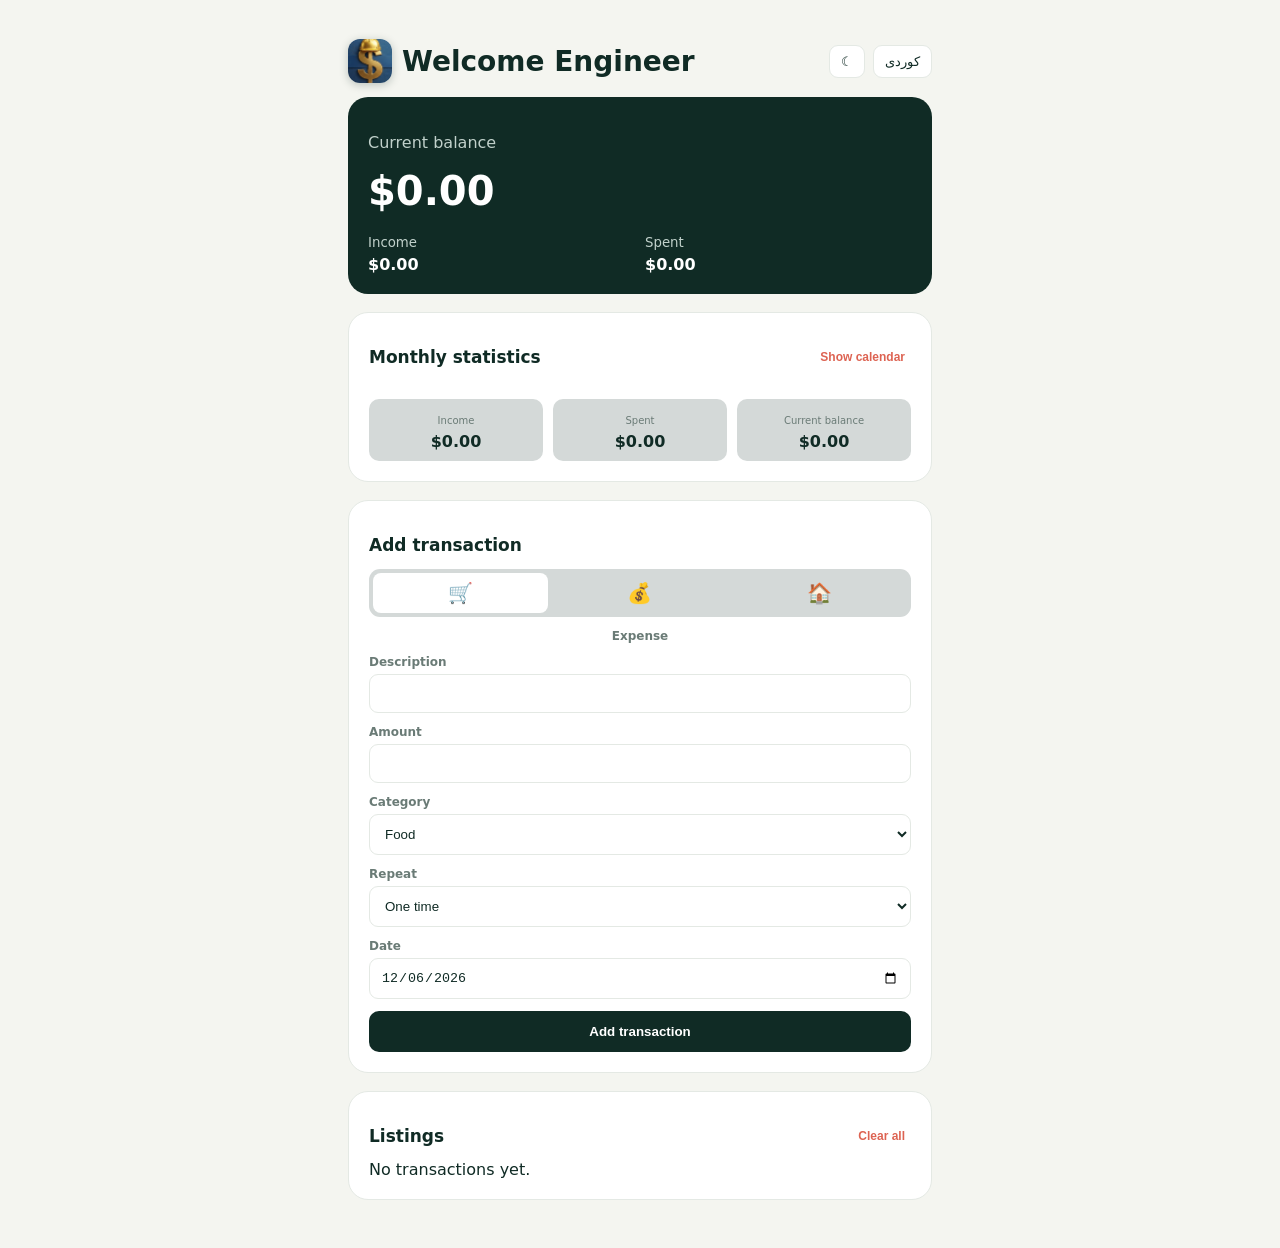
==== index.html @ 838e4f4b "Update index.html" ====
<!doctype html>
<html lang="en" dir="ltr">
<head>
  <meta charset="utf-8"><meta name="viewport" content="width=device-width,initial-scale=1,viewport-fit=cover">
  <meta name="theme-color" content="#102b25"><meta name="apple-mobile-web-app-capable" content="yes">
  <meta name="apple-mobile-web-app-status-bar-style" content="black-translucent"><meta name="apple-mobile-web-app-title" content="Pocket Ledger">
  <link rel="manifest" href="manifest.webmanifest"><link rel="apple-touch-icon" href="icons/icon.svg"><link rel="stylesheet" href="styles.css"><title>Welcome Engineer</title>
</head>
<body><main class="app-shell">
  <header class="topbar"><div class="brand"><img class="brand-logo" src="engineer-dollar-logo.jpeg" alt="Engineer dollar logo"><h1>Welcome Engineer</h1></div><div class="header-actions"><button id="themeButton" class="small-button" type="button" aria-label="Dark mode">☾</button><button id="languageButton" class="small-button" type="button">کوردی</button></div></header>
  <section class="balance-card"><p data-t="balance">Current balance</p><strong id="balance">$0.00</strong><div class="summary-grid"><div><small data-t="income">Income</small><b id="incomeTotal">$0.00</b></div><div><small data-t="spent">Spent</small><b id="expenseTotal">$0.00</b></div></div></section>
  <section class="card"><div class="section-heading"><h2 data-t="statistics">Monthly statistics</h2><button id="calendarToggle" class="text-button" type="button"></button></div><div class="month-stats"><div><small data-t="income">Income</small><b id="monthIncome">$0.00</b></div><div><small data-t="spent">Spent</small><b id="monthExpense">$0.00</b></div><div><small data-t="balance">Balance</small><b id="monthBalance">$0.00</b></div></div><div id="calendarPanel" class="calendar-panel"><div class="calendar-header"><button id="previousMonth" type="button">‹</button><strong id="calendarTitle"></strong><button id="nextMonth" type="button">›</button></div><div class="calendar-weekdays"><span>S</span><span>M</span><span>T</span><span>W</span><span>T</span><span>F</span><span>S</span></div><div id="calendarDays" class="calendar-days"></div></div></section>
  <section class="card"><h2 data-t="add">Add transaction</h2><form id="transactionForm"><div class="type-toggle"><button type="button" class="type-option active" data-mode="expense" title="Expense">🛒</button><button type="button" class="type-option" data-mode="income" title="Income">💰</button><button type="button" class="type-option" data-mode="rent" title="Rent income">🏠</button></div><p id="tabName" class="tab-name"></p><label><span data-t="description">Description</span><input id="description" required></label><label><span data-t="amount">Amount</span><input id="amount" type="number" min="0.01" step="0.01" required></label><label><span data-t="category">Category</span><select id="category"></select></label><label><span data-t="repeat">Repeat</span><select id="repeat"><option value="once">One time</option><option value="daily">Daily</option><option value="monthly">Monthly</option><option value="yearly">Yearly</option></select></label><label><span data-t="date">Date</span><input id="date" type="date" required></label><button class="primary-button" type="submit" data-t="add">Add transaction</button></form></section>
  <section class="card"><div class="section-heading"><h2 data-t="listings">Listings</h2><button id="clearButton" class="text-button" type="button" data-t="clear">Clear all</button></div><div id="transactions" class="transactions"></div></section>
</main><template id="transactionTemplate"><article class="transaction"><div class="transaction-icon"></div><div class="transaction-details"><b></b><small></small></div><div class="transaction-value"><b></b><button type="button">×</button></div></article></template><script src="app.js"></script></body></html>
---- styles.css ----
:root{--ink:#102b25;--muted:#6a7b76;--paper:#f4f5f0;--card:#fff;--line:#e4e9e4;--expense:#dd6352;--accent:#f3bd5b}.dark{--ink:#edf6f2;--muted:#aec0ba;--paper:#0e1c18;--card:#172a25;--line:#31463e}*{box-sizing:border-box}body{margin:0;background:var(--paper);color:var(--ink);font-family:system-ui,sans-serif}.app-shell{max-width:620px;margin:auto;padding:calc(26px + env(safe-area-inset-top)) 18px calc(30px + env(safe-area-inset-bottom))}.topbar,.header-actions,.section-heading,.calendar-header,.brand{display:flex;align-items:center}.topbar,.section-heading,.calendar-header{justify-content:space-between}.header-actions{gap:8px}.brand{gap:10px}.brand-logo{width:44px;height:44px;object-fit:cover;border-radius:12px;box-shadow:0 2px 8px #102b2540}h1{font-size:28px}h2{font-size:17px}.small-button,.calendar-header button{border:1px solid var(--line);border-radius:9px;background:var(--card);color:var(--ink);padding:8px 11px}.balance-card,.card{margin-bottom:18px;padding:20px;border-radius:20px}.balance-card{background:#102b25;color:#fff}.balance-card p,.summary-grid small{color:#c1d1cb}.balance-card strong{font-size:40px}.summary-grid,.month-stats{display:grid;grid-template-columns:repeat(2,1fr);gap:10px;margin-top:18px}.summary-grid b,.month-stats b{display:block;margin-top:4px}.card{background:var(--card);border:1px solid var(--line)}.month-stats{grid-template-columns:repeat(3,1fr)}.month-stats div{padding:10px 6px;border-radius:10px;background:color-mix(in srgb,var(--card) 82%,var(--ink));text-align:center}.month-stats small{color:var(--muted);font-size:10px}.text-button{border:0;background:none;color:var(--expense);font-size:12px;font-weight:700}.calendar-panel{display:none;margin-top:15px}.calendar-panel.open{display:block}.calendar-weekdays,.calendar-days{display:grid;grid-template-columns:repeat(7,1fr);gap:4px;text-align:center}.calendar-weekdays{margin:14px 0 5px;color:var(--muted);font-size:10px}.calendar-day{aspect-ratio:1;border:0;border-radius:50%;background:transparent;color:var(--ink)}.calendar-day.has-entry{background:var(--accent);color:#102b25;font-weight:800}.calendar-day.selected{outline:2px solid var(--ink)}.type-toggle{display:grid;grid-template-columns:repeat(3,1fr);gap:5px;padding:4px;background:color-mix(in srgb,var(--card) 82%,var(--ink));border-radius:11px}.type-option{padding:8px;border:0;border-radius:8px;background:transparent;font-size:20px}.type-option.active{background:var(--card)}.tab-name{text-align:center;color:var(--muted);font-size:12px;font-weight:700}label{display:block;margin:12px 0;color:var(--muted);font-size:12px;font-weight:700}input,select{display:block;width:100%;margin-top:5px;padding:11px;border:1px solid var(--line);border-radius:9px;background:var(--card);color:var(--ink)}.primary-button{width:100%;padding:13px;border:0;border-radius:10px;background:var(--ink);color:var(--card);font-weight:800}.transaction{display:grid;grid-template-columns:38px 1fr auto;gap:10px;padding:12px 0;border-top:1px solid var(--line)}.transaction-icon{font-size:20px}.transaction-details small{color:var(--muted);font-size:12px}.transaction-value b{color:var(--expense)}.transaction-value button{border:0;border-radius:50%}[dir=rtl] .transaction{direction:rtl}
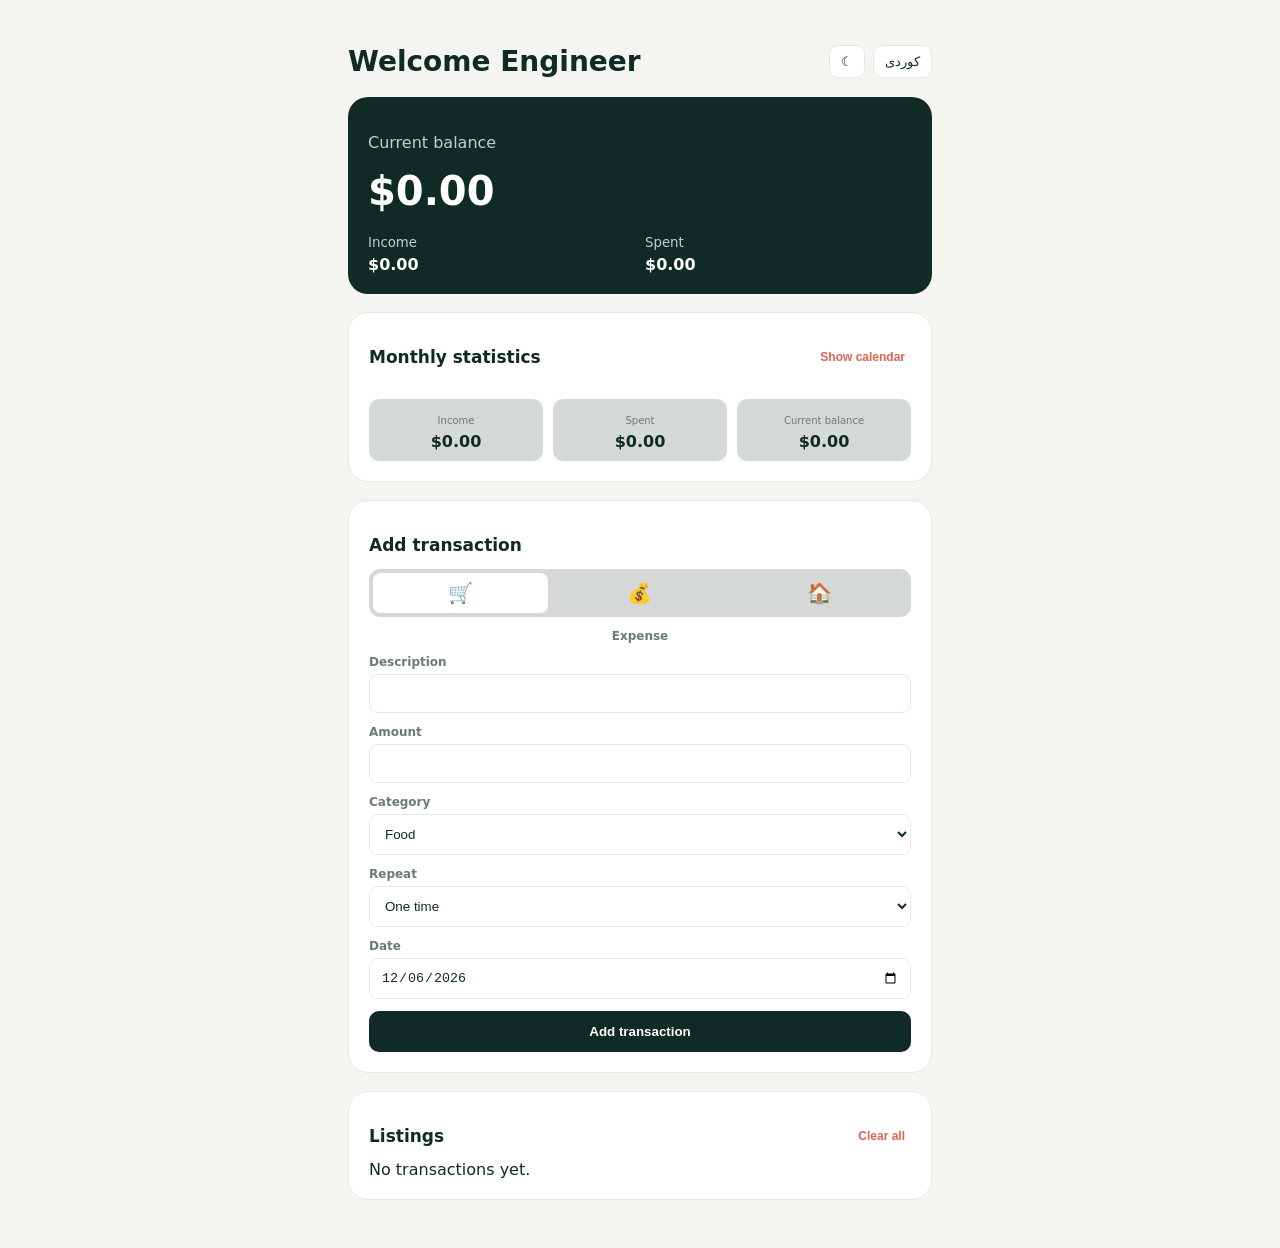
==== commit a7e75d89: "Update index.html" ====
--- a/index.html
+++ b/index.html
@@ -3,13 +3,13 @@
 <head>
   <meta charset="utf-8"><meta name="viewport" content="width=device-width,initial-scale=1,viewport-fit=cover">
   <meta name="theme-color" content="#102b25"><meta name="apple-mobile-web-app-capable" content="yes">
-  <meta name="apple-mobile-web-app-status-bar-style" content="black-translucent"><meta name="apple-mobile-web-app-title" content="Pocket Ledger">
-  <link rel="manifest" href="manifest.webmanifest"><link rel="apple-touch-icon" href="icons/icon.svg"><link rel="stylesheet" href="styles.css"><title>Welcome Engineer</title>
+  <meta name="apple-mobile-web-app-status-bar-style" content="black-translucent"><meta name="apple-mobile-web-app-title" content="Welcome Engineer">
+  <link rel="manifest" href="manifest.webmanifest"><link rel="apple-touch-icon" sizes="180x180" href="home-icon-180.png"><link rel="stylesheet" href="styles.css"><title>Welcome Engineer</title>
 </head>
 <body><main class="app-shell">
-  <header class="topbar"><div class="brand"><img class="brand-logo" src="engineer-dollar-logo.jpeg" alt="Engineer dollar logo"><h1>Welcome Engineer</h1></div><div class="header-actions"><button id="themeButton" class="small-button" type="button" aria-label="Dark mode">☾</button><button id="languageButton" class="small-button" type="button">کوردی</button></div></header>
+  <header class="topbar"><div class="brand"><h1>Welcome Engineer</h1></div><div class="header-actions"><button id="themeButton" class="small-button" type="button" aria-label="Dark mode">☾</button><button id="languageButton" class="small-button" type="button">کوردی</button></div></header>
   <section class="balance-card"><p data-t="balance">Current balance</p><strong id="balance">$0.00</strong><div class="summary-grid"><div><small data-t="income">Income</small><b id="incomeTotal">$0.00</b></div><div><small data-t="spent">Spent</small><b id="expenseTotal">$0.00</b></div></div></section>
   <section class="card"><div class="section-heading"><h2 data-t="statistics">Monthly statistics</h2><button id="calendarToggle" class="text-button" type="button"></button></div><div class="month-stats"><div><small data-t="income">Income</small><b id="monthIncome">$0.00</b></div><div><small data-t="spent">Spent</small><b id="monthExpense">$0.00</b></div><div><small data-t="balance">Balance</small><b id="monthBalance">$0.00</b></div></div><div id="calendarPanel" class="calendar-panel"><div class="calendar-header"><button id="previousMonth" type="button">‹</button><strong id="calendarTitle"></strong><button id="nextMonth" type="button">›</button></div><div class="calendar-weekdays"><span>S</span><span>M</span><span>T</span><span>W</span><span>T</span><span>F</span><span>S</span></div><div id="calendarDays" class="calendar-days"></div></div></section>
   <section class="card"><h2 data-t="add">Add transaction</h2><form id="transactionForm"><div class="type-toggle"><button type="button" class="type-option active" data-mode="expense" title="Expense">🛒</button><button type="button" class="type-option" data-mode="income" title="Income">💰</button><button type="button" class="type-option" data-mode="rent" title="Rent income">🏠</button></div><p id="tabName" class="tab-name"></p><label><span data-t="description">Description</span><input id="description" required></label><label><span data-t="amount">Amount</span><input id="amount" type="number" min="0.01" step="0.01" required></label><label><span data-t="category">Category</span><select id="category"></select></label><label><span data-t="repeat">Repeat</span><select id="repeat"><option value="once">One time</option><option value="daily">Daily</option><option value="monthly">Monthly</option><option value="yearly">Yearly</option></select></label><label><span data-t="date">Date</span><input id="date" type="date" required></label><button class="primary-button" type="submit" data-t="add">Add transaction</button></form></section>
-  <section class="card"><div class="section-heading"><h2 data-t="listings">Listings</h2><button id="clearButton" class="text-button" type="button" data-t="clear">Clear all</button></div><div id="transactions" class="transactions"></div></section>
+  <section class="card"><div class="section-heading"><h2 id="listingsHeading" data-t="listings">Listings</h2><div class="header-actions"><button id="dayFilterClear" class="text-button" type="button" style="display:none">✕</button><button id="clearButton" class="text-button" type="button" data-t="clear">Clear all</button></div></div><div id="transactions" class="transactions"></div></section>
 </main><template id="transactionTemplate"><article class="transaction"><div class="transaction-icon"></div><div class="transaction-details"><b></b><small></small></div><div class="transaction-value"><b></b><button type="button">×</button></div></article></template><script src="app.js"></script></body></html>
--- a/styles.css
+++ b/styles.css
@@ -1 +1 @@
-:root{--ink:#102b25;--muted:#6a7b76;--paper:#f4f5f0;--card:#fff;--line:#e4e9e4;--expense:#dd6352;--accent:#f3bd5b}.dark{--ink:#edf6f2;--muted:#aec0ba;--paper:#0e1c18;--card:#172a25;--line:#31463e}*{box-sizing:border-box}body{margin:0;background:var(--paper);color:var(--ink);font-family:system-ui,sans-serif}.app-shell{max-width:620px;margin:auto;padding:calc(26px + env(safe-area-inset-top)) 18px calc(30px + env(safe-area-inset-bottom))}.topbar,.header-actions,.section-heading,.calendar-header,.brand{display:flex;align-items:center}.topbar,.section-heading,.calendar-header{justify-content:space-between}.header-actions{gap:8px}.brand{gap:10px}.brand-logo{width:44px;height:44px;object-fit:cover;border-radius:12px;box-shadow:0 2px 8px #102b2540}h1{font-size:28px}h2{font-size:17px}.small-button,.calendar-header button{border:1px solid var(--line);border-radius:9px;background:var(--card);color:var(--ink);padding:8px 11px}.balance-card,.card{margin-bottom:18px;padding:20px;border-radius:20px}.balance-card{background:#102b25;color:#fff}.balance-card p,.summary-grid small{color:#c1d1cb}.balance-card strong{font-size:40px}.summary-grid,.month-stats{display:grid;grid-template-columns:repeat(2,1fr);gap:10px;margin-top:18px}.summary-grid b,.month-stats b{display:block;margin-top:4px}.card{background:var(--card);border:1px solid var(--line)}.month-stats{grid-template-columns:repeat(3,1fr)}.month-stats div{padding:10px 6px;border-radius:10px;background:color-mix(in srgb,var(--card) 82%,var(--ink));text-align:center}.month-stats small{color:var(--muted);font-size:10px}.text-button{border:0;background:none;color:var(--expense);font-size:12px;font-weight:700}.calendar-panel{display:none;margin-top:15px}.calendar-panel.open{display:block}.calendar-weekdays,.calendar-days{display:grid;grid-template-columns:repeat(7,1fr);gap:4px;text-align:center}.calendar-weekdays{margin:14px 0 5px;color:var(--muted);font-size:10px}.calendar-day{aspect-ratio:1;border:0;border-radius:50%;background:transparent;color:var(--ink)}.calendar-day.has-entry{background:var(--accent);color:#102b25;font-weight:800}.calendar-day.selected{outline:2px solid var(--ink)}.type-toggle{display:grid;grid-template-columns:repeat(3,1fr);gap:5px;padding:4px;background:color-mix(in srgb,var(--card) 82%,var(--ink));border-radius:11px}.type-option{padding:8px;border:0;border-radius:8px;background:transparent;font-size:20px}.type-option.active{background:var(--card)}.tab-name{text-align:center;color:var(--muted);font-size:12px;font-weight:700}label{display:block;margin:12px 0;color:var(--muted);font-size:12px;font-weight:700}input,select{display:block;width:100%;margin-top:5px;padding:11px;border:1px solid var(--line);border-radius:9px;background:var(--card);color:var(--ink)}.primary-button{width:100%;padding:13px;border:0;border-radius:10px;background:var(--ink);color:var(--card);font-weight:800}.transaction{display:grid;grid-template-columns:38px 1fr auto;gap:10px;padding:12px 0;border-top:1px solid var(--line)}.transaction-icon{font-size:20px}.transaction-details small{color:var(--muted);font-size:12px}.transaction-value b{color:var(--expense)}.transaction-value button{border:0;border-radius:50%}[dir=rtl] .transaction{direction:rtl}
+:root{--ink:#102b25;--muted:#6a7b76;--paper:#f4f5f0;--card:#fff;--line:#e4e9e4;--expense:#dd6352;--accent:#f3bd5b}.dark{--ink:#edf6f2;--muted:#aec0ba;--paper:#0e1c18;--card:#172a25;--line:#31463e}*{box-sizing:border-box}body{margin:0;background:var(--paper);color:var(--ink);font-family:system-ui,sans-serif}.app-shell{max-width:620px;margin:auto;padding:calc(26px + env(safe-area-inset-top)) 18px calc(30px + env(safe-area-inset-bottom))}.topbar,.header-actions,.section-heading,.calendar-header{display:flex;align-items:center}.topbar,.section-heading,.calendar-header{justify-content:space-between}.header-actions{gap:8px}h1{font-size:28px}h2{font-size:17px}.small-button,.calendar-header button{border:1px solid var(--line);border-radius:9px;background:var(--card);color:var(--ink);padding:8px 11px}.balance-card,.card{margin-bottom:18px;padding:20px;border-radius:20px}.balance-card{background:#102b25;color:#fff}.balance-card p,.summary-grid small{color:#c1d1cb}.balance-card strong{font-size:40px}.summary-grid,.month-stats{display:grid;grid-template-columns:repeat(2,1fr);gap:10px;margin-top:18px}.summary-grid b,.month-stats b{display:block;margin-top:4px}.card{background:var(--card);border:1px solid var(--line)}.month-stats{grid-template-columns:repeat(3,1fr)}.month-stats div{padding:10px 6px;border-radius:10px;background:color-mix(in srgb,var(--card) 82%,var(--ink));text-align:center}.month-stats small{color:var(--muted);font-size:10px}.text-button{border:0;background:none;color:var(--expense);font-size:12px;font-weight:700}.calendar-panel{display:none;margin-top:15px}.calendar-panel.open{display:block}.calendar-weekdays,.calendar-days{display:grid;grid-template-columns:repeat(7,1fr);gap:4px;text-align:center}.calendar-weekdays{margin:14px 0 5px;color:var(--muted);font-size:10px}.calendar-day{aspect-ratio:1;border:0;border-radius:50%;background:transparent;color:var(--ink)}.calendar-day.has-entry{background:var(--accent);color:#102b25;font-weight:800}.calendar-day.selected{outline:2px solid var(--ink)}.type-toggle{display:grid;grid-template-columns:repeat(3,1fr);gap:5px;padding:4px;background:color-mix(in srgb,var(--card) 82%,var(--ink));border-radius:11px}.type-option{padding:8px;border:0;border-radius:8px;background:transparent;font-size:20px}.type-option.active{background:var(--card)}.tab-name{text-align:center;color:var(--muted);font-size:12px;font-weight:700}label{display:block;margin:12px 0;color:var(--muted);font-size:12px;font-weight:700}input,select{display:block;width:100%;margin-top:5px;padding:11px;border:1px solid var(--line);border-radius:9px;background:var(--card);color:var(--ink)}.primary-button{width:100%;padding:13px;border:0;border-radius:10px;background:var(--ink);color:var(--card);font-weight:800}.transaction{display:grid;grid-template-columns:38px 1fr auto;gap:10px;padding:12px 0;border-top:1px solid var(--line)}.transaction-icon{font-size:20px}.transaction-details small{color:var(--muted);font-size:12px}.transaction-value b{color:var(--expense)}.transaction-value button{border:0;border-radius:50%}[dir=rtl] .transaction{direction:rtl}
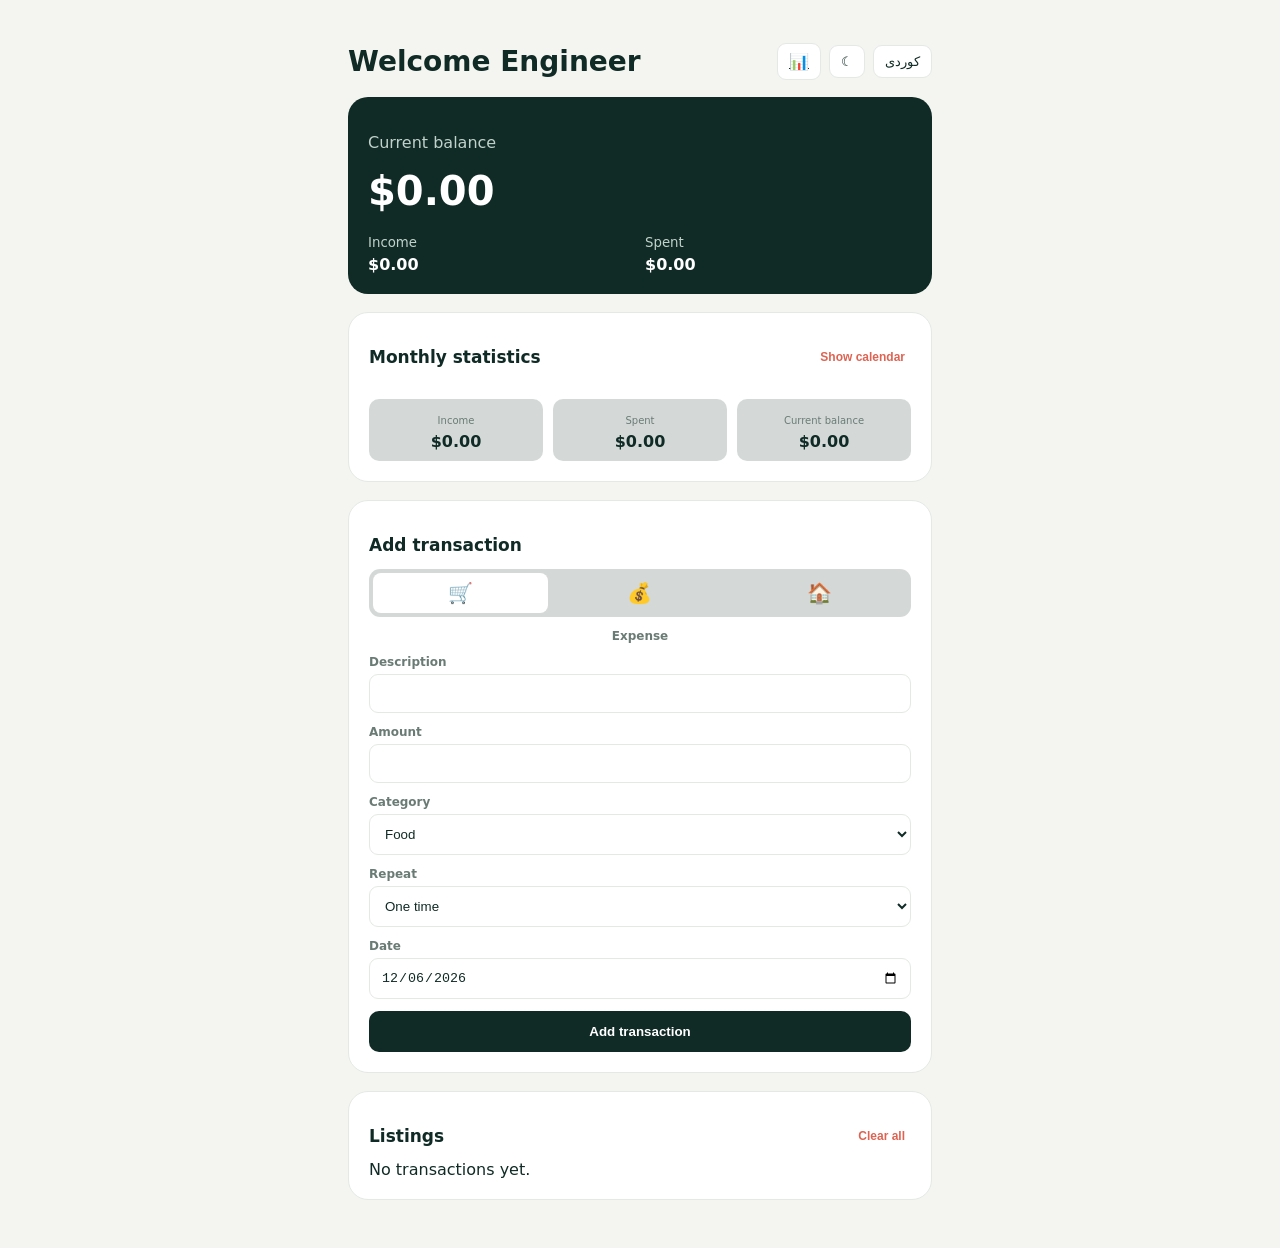
==== commit 6a33e9b2: "Update index.html" ====
--- a/index.html
+++ b/index.html
@@ -7,7 +7,7 @@
   <link rel="manifest" href="manifest.webmanifest"><link rel="apple-touch-icon" sizes="180x180" href="home-icon-180.png"><link rel="stylesheet" href="styles.css"><title>Welcome Engineer</title>
 </head>
 <body><main class="app-shell">
-  <header class="topbar"><div class="brand"><h1>Welcome Engineer</h1></div><div class="header-actions"><button id="themeButton" class="small-button" type="button" aria-label="Dark mode">☾</button><button id="languageButton" class="small-button" type="button">کوردی</button></div></header>
+  <header class="topbar"><div class="brand"><h1>Welcome Engineer</h1></div><div class="header-actions"><a id="statsLink" href="stats.html" class="small-button" aria-label="Monthly stats">📊</a><button id="themeButton" class="small-button" type="button" aria-label="Dark mode">☾</button><button id="languageButton" class="small-button" type="button">کوردی</button></div></header>
   <section class="balance-card"><p data-t="balance">Current balance</p><strong id="balance">$0.00</strong><div class="summary-grid"><div><small data-t="income">Income</small><b id="incomeTotal">$0.00</b></div><div><small data-t="spent">Spent</small><b id="expenseTotal">$0.00</b></div></div></section>
   <section class="card"><div class="section-heading"><h2 data-t="statistics">Monthly statistics</h2><button id="calendarToggle" class="text-button" type="button"></button></div><div class="month-stats"><div><small data-t="income">Income</small><b id="monthIncome">$0.00</b></div><div><small data-t="spent">Spent</small><b id="monthExpense">$0.00</b></div><div><small data-t="balance">Balance</small><b id="monthBalance">$0.00</b></div></div><div id="calendarPanel" class="calendar-panel"><div class="calendar-header"><button id="previousMonth" type="button">‹</button><strong id="calendarTitle"></strong><button id="nextMonth" type="button">›</button></div><div class="calendar-weekdays"><span>S</span><span>M</span><span>T</span><span>W</span><span>T</span><span>F</span><span>S</span></div><div id="calendarDays" class="calendar-days"></div></div></section>
   <section class="card"><h2 data-t="add">Add transaction</h2><form id="transactionForm"><div class="type-toggle"><button type="button" class="type-option active" data-mode="expense" title="Expense">🛒</button><button type="button" class="type-option" data-mode="income" title="Income">💰</button><button type="button" class="type-option" data-mode="rent" title="Rent income">🏠</button></div><p id="tabName" class="tab-name"></p><label><span data-t="description">Description</span><input id="description" required></label><label><span data-t="amount">Amount</span><input id="amount" type="number" min="0.01" step="0.01" required></label><label><span data-t="category">Category</span><select id="category"></select></label><label><span data-t="repeat">Repeat</span><select id="repeat"><option value="once">One time</option><option value="daily">Daily</option><option value="monthly">Monthly</option><option value="yearly">Yearly</option></select></label><label><span data-t="date">Date</span><input id="date" type="date" required></label><button class="primary-button" type="submit" data-t="add">Add transaction</button></form></section>
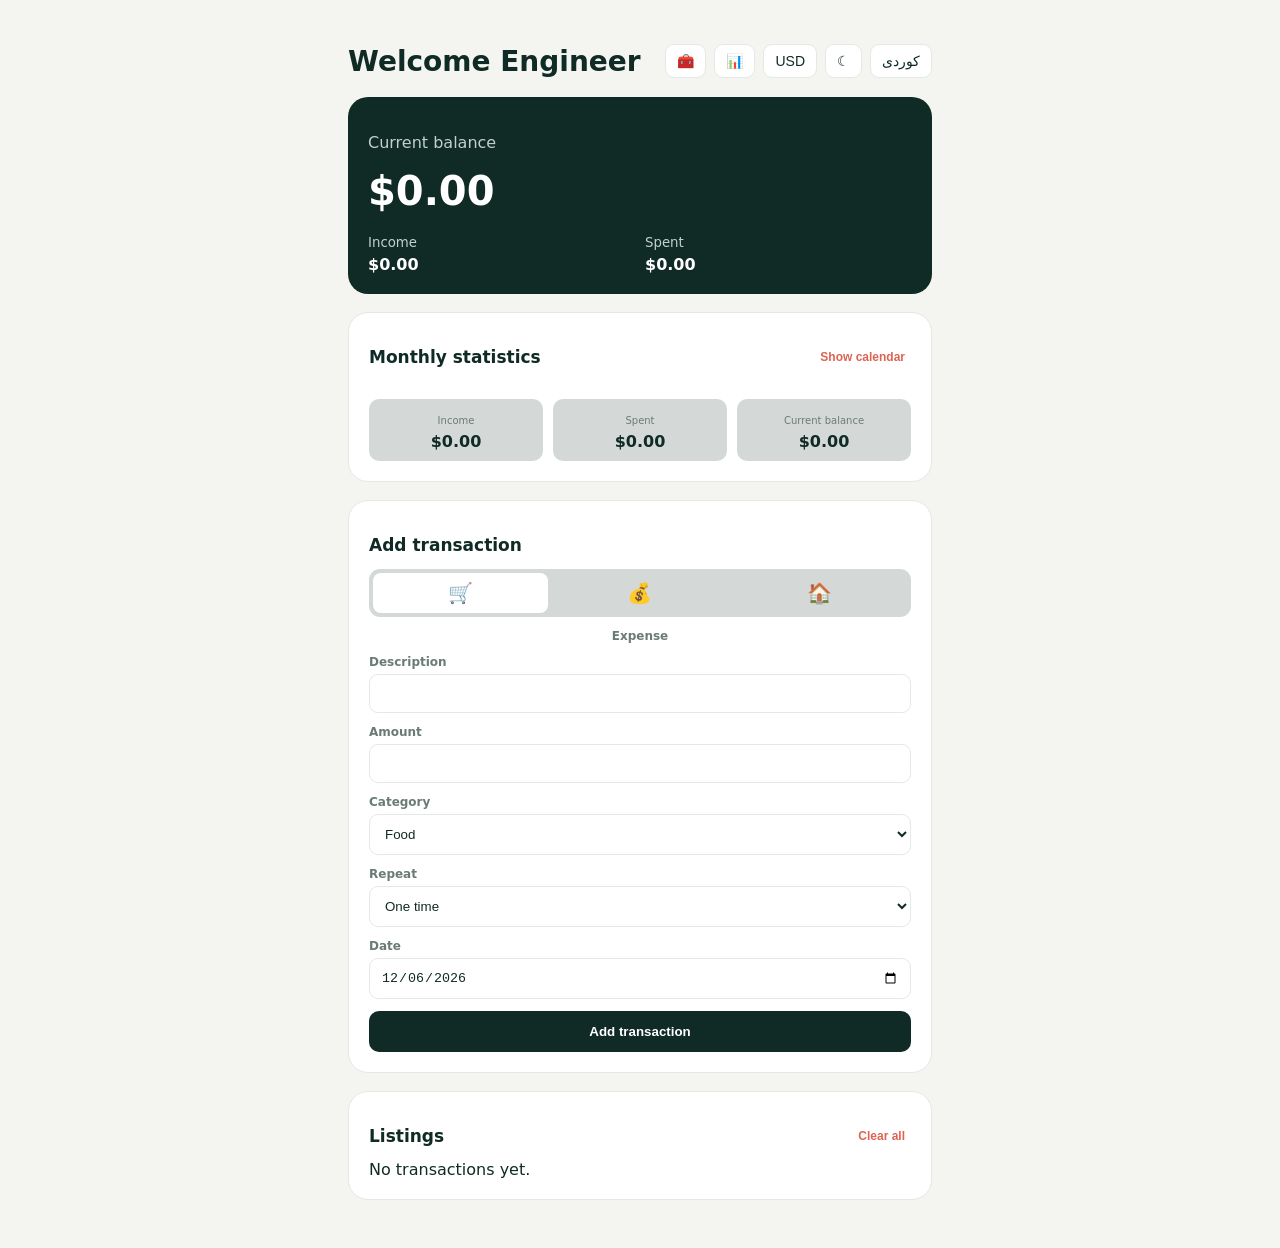
==== commit dacae376: "Update index.html" ====
--- a/index.html
+++ b/index.html
@@ -1,13 +1,13 @@
 <!doctype html>
 <html lang="en" dir="ltr">
 <head>
-  <meta charset="utf-8"><meta name="viewport" content="width=device-width,initial-scale=1,viewport-fit=cover">
+  <meta charset="utf-8"><meta name="viewport" content="width=device-width,initial-scale=1,maximum-scale=1,viewport-fit=cover">
   <meta name="theme-color" content="#102b25"><meta name="apple-mobile-web-app-capable" content="yes">
   <meta name="apple-mobile-web-app-status-bar-style" content="black-translucent"><meta name="apple-mobile-web-app-title" content="Welcome Engineer">
   <link rel="manifest" href="manifest.webmanifest"><link rel="apple-touch-icon" sizes="180x180" href="home-icon-180.png"><link rel="stylesheet" href="styles.css"><title>Welcome Engineer</title>
 </head>
 <body><main class="app-shell">
-  <header class="topbar"><div class="brand"><h1>Welcome Engineer</h1></div><div class="header-actions"><a id="statsLink" href="stats.html" class="small-button" aria-label="Monthly stats">📊</a><button id="themeButton" class="small-button" type="button" aria-label="Dark mode">☾</button><button id="languageButton" class="small-button" type="button">کوردی</button></div></header>
+  <header class="topbar"><div class="brand"><h1>Welcome Engineer</h1></div><div class="header-actions"><a id="toolsLink" href="tools.html" class="small-button" aria-label="Tools">🧰</a><a id="statsLink" href="stats.html" class="small-button" aria-label="Monthly stats">📊</a><button id="currencyButton" class="small-button" type="button">USD</button><button id="themeButton" class="small-button" type="button" aria-label="Dark mode">☾</button><button id="languageButton" class="small-button" type="button">کوردی</button></div></header>
   <section class="balance-card"><p data-t="balance">Current balance</p><strong id="balance">$0.00</strong><div class="summary-grid"><div><small data-t="income">Income</small><b id="incomeTotal">$0.00</b></div><div><small data-t="spent">Spent</small><b id="expenseTotal">$0.00</b></div></div></section>
   <section class="card"><div class="section-heading"><h2 data-t="statistics">Monthly statistics</h2><button id="calendarToggle" class="text-button" type="button"></button></div><div class="month-stats"><div><small data-t="income">Income</small><b id="monthIncome">$0.00</b></div><div><small data-t="spent">Spent</small><b id="monthExpense">$0.00</b></div><div><small data-t="balance">Balance</small><b id="monthBalance">$0.00</b></div></div><div id="calendarPanel" class="calendar-panel"><div class="calendar-header"><button id="previousMonth" type="button">‹</button><strong id="calendarTitle"></strong><button id="nextMonth" type="button">›</button></div><div class="calendar-weekdays"><span>S</span><span>M</span><span>T</span><span>W</span><span>T</span><span>F</span><span>S</span></div><div id="calendarDays" class="calendar-days"></div></div></section>
   <section class="card"><h2 data-t="add">Add transaction</h2><form id="transactionForm"><div class="type-toggle"><button type="button" class="type-option active" data-mode="expense" title="Expense">🛒</button><button type="button" class="type-option" data-mode="income" title="Income">💰</button><button type="button" class="type-option" data-mode="rent" title="Rent income">🏠</button></div><p id="tabName" class="tab-name"></p><label><span data-t="description">Description</span><input id="description" required></label><label><span data-t="amount">Amount</span><input id="amount" type="number" min="0.01" step="0.01" required></label><label><span data-t="category">Category</span><select id="category"></select></label><label><span data-t="repeat">Repeat</span><select id="repeat"><option value="once">One time</option><option value="daily">Daily</option><option value="monthly">Monthly</option><option value="yearly">Yearly</option></select></label><label><span data-t="date">Date</span><input id="date" type="date" required></label><button class="primary-button" type="submit" data-t="add">Add transaction</button></form></section>
--- a/styles.css
+++ b/styles.css
@@ -1 +1 @@
-:root{--ink:#102b25;--muted:#6a7b76;--paper:#f4f5f0;--card:#fff;--line:#e4e9e4;--expense:#dd6352;--accent:#f3bd5b}.dark{--ink:#edf6f2;--muted:#aec0ba;--paper:#0e1c18;--card:#172a25;--line:#31463e}*{box-sizing:border-box}body{margin:0;background:var(--paper);color:var(--ink);font-family:system-ui,sans-serif}.app-shell{max-width:620px;margin:auto;padding:calc(26px + env(safe-area-inset-top)) 18px calc(30px + env(safe-area-inset-bottom))}.topbar,.header-actions,.section-heading,.calendar-header{display:flex;align-items:center}.topbar,.section-heading,.calendar-header{justify-content:space-between}.header-actions{gap:8px}h1{font-size:28px}h2{font-size:17px}.small-button,.calendar-header button{border:1px solid var(--line);border-radius:9px;background:var(--card);color:var(--ink);padding:8px 11px}.balance-card,.card{margin-bottom:18px;padding:20px;border-radius:20px}.balance-card{background:#102b25;color:#fff}.balance-card p,.summary-grid small{color:#c1d1cb}.balance-card strong{font-size:40px}.summary-grid,.month-stats{display:grid;grid-template-columns:repeat(2,1fr);gap:10px;margin-top:18px}.summary-grid b,.month-stats b{display:block;margin-top:4px}.card{background:var(--card);border:1px solid var(--line)}.month-stats{grid-template-columns:repeat(3,1fr)}.month-stats div{padding:10px 6px;border-radius:10px;background:color-mix(in srgb,var(--card) 82%,var(--ink));text-align:center}.month-stats small{color:var(--muted);font-size:10px}.text-button{border:0;background:none;color:var(--expense);font-size:12px;font-weight:700}.calendar-panel{display:none;margin-top:15px}.calendar-panel.open{display:block}.calendar-weekdays,.calendar-days{display:grid;grid-template-columns:repeat(7,1fr);gap:4px;text-align:center}.calendar-weekdays{margin:14px 0 5px;color:var(--muted);font-size:10px}.calendar-day{aspect-ratio:1;border:0;border-radius:50%;background:transparent;color:var(--ink)}.calendar-day.has-entry{background:var(--accent);color:#102b25;font-weight:800}.calendar-day.selected{outline:2px solid var(--ink)}.type-toggle{display:grid;grid-template-columns:repeat(3,1fr);gap:5px;padding:4px;background:color-mix(in srgb,var(--card) 82%,var(--ink));border-radius:11px}.type-option{padding:8px;border:0;border-radius:8px;background:transparent;font-size:20px}.type-option.active{background:var(--card)}.tab-name{text-align:center;color:var(--muted);font-size:12px;font-weight:700}label{display:block;margin:12px 0;color:var(--muted);font-size:12px;font-weight:700}input,select{display:block;width:100%;margin-top:5px;padding:11px;border:1px solid var(--line);border-radius:9px;background:var(--card);color:var(--ink)}.primary-button{width:100%;padding:13px;border:0;border-radius:10px;background:var(--ink);color:var(--card);font-weight:800}.transaction{display:grid;grid-template-columns:38px 1fr auto;gap:10px;padding:12px 0;border-top:1px solid var(--line)}.transaction-icon{font-size:20px}.transaction-details small{color:var(--muted);font-size:12px}.transaction-value b{color:var(--expense)}.transaction-value button{border:0;border-radius:50%}[dir=rtl] .transaction{direction:rtl}
+:root{--ink:#102b25;--muted:#6a7b76;--paper:#f4f5f0;--card:#fff;--line:#e4e9e4;--expense:#dd6352;--accent:#f3bd5b}.dark{--ink:#edf6f2;--muted:#aec0ba;--paper:#0e1c18;--card:#172a25;--line:#31463e}*{box-sizing:border-box}body{margin:0;background:var(--paper);color:var(--ink);font-family:system-ui,sans-serif;touch-action:manipulation;-webkit-touch-callout:none;-webkit-tap-highlight-color:transparent}.app-shell{max-width:620px;margin:auto;padding:calc(26px + env(safe-area-inset-top)) 18px calc(30px + env(safe-area-inset-bottom))}.topbar,.header-actions,.section-heading,.calendar-header{display:flex;align-items:center}.topbar,.section-heading,.calendar-header{justify-content:space-between}.header-actions{gap:8px}h1{font-size:28px}h2{font-size:17px}.small-button,.calendar-header button{border:1px solid var(--line);border-radius:9px;background:var(--card);color:var(--ink);padding:8px 11px;text-decoration:none;display:inline-flex;align-items:center;justify-content:center;font-size:14px}.balance-card,.card{margin-bottom:18px;padding:20px;border-radius:20px}.balance-card{background:#102b25;color:#fff}.balance-card p,.summary-grid small{color:#c1d1cb}.balance-card strong{font-size:40px}.summary-grid,.month-stats{display:grid;grid-template-columns:repeat(2,1fr);gap:10px;margin-top:18px}.summary-grid b,.month-stats b{display:block;margin-top:4px}.card{background:var(--card);border:1px solid var(--line)}.month-stats{grid-template-columns:repeat(3,1fr)}.month-stats div{padding:10px 6px;border-radius:10px;background:color-mix(in srgb,var(--card) 82%,var(--ink));text-align:center}.month-stats small{color:var(--muted);font-size:10px}.text-button{border:0;background:none;color:var(--expense);font-size:12px;font-weight:700}.calendar-panel{display:none;margin-top:15px}.calendar-panel.open{display:block}.calendar-weekdays,.calendar-days{display:grid;grid-template-columns:repeat(7,1fr);gap:4px;text-align:center}.calendar-weekdays{margin:14px 0 5px;color:var(--muted);font-size:10px}.calendar-day{aspect-ratio:1;border:0;border-radius:50%;background:transparent;color:var(--ink)}.calendar-day.has-entry{background:var(--accent);color:#102b25;font-weight:800}.calendar-day.selected{outline:2px solid var(--ink)}.type-toggle{display:grid;grid-template-columns:repeat(3,1fr);gap:5px;padding:4px;background:color-mix(in srgb,var(--card) 82%,var(--ink));border-radius:11px}.type-option{padding:8px;border:0;border-radius:8px;background:transparent;font-size:20px}.type-option.active{background:var(--card)}.tab-name{text-align:center;color:var(--muted);font-size:12px;font-weight:700}label{display:block;margin:12px 0;color:var(--muted);font-size:12px;font-weight:700}input,select{display:block;width:100%;margin-top:5px;padding:11px;border:1px solid var(--line);border-radius:9px;background:var(--card);color:var(--ink)}.primary-button{width:100%;padding:13px;border:0;border-radius:10px;background:var(--ink);color:var(--card);font-weight:800}.transaction{display:grid;grid-template-columns:38px 1fr auto;gap:10px;padding:12px 0;border-top:1px solid var(--line)}.transaction-icon{font-size:20px}.transaction-details small{color:var(--muted);font-size:12px}.transaction-value b{color:var(--expense)}.transaction-value button{border:0;border-radius:50%}[dir=rtl] .transaction{direction:rtl}.month-card{margin-bottom:14px}.category-breakdown{margin-top:14px;border-top:1px solid var(--line)}.category-row{display:flex;justify-content:space-between;padding:8px 0;border-bottom:1px solid var(--line);font-size:13px}.category-row:last-child{border-bottom:0}.category-row-name{color:var(--muted)}.category-row-value{font-weight:700}
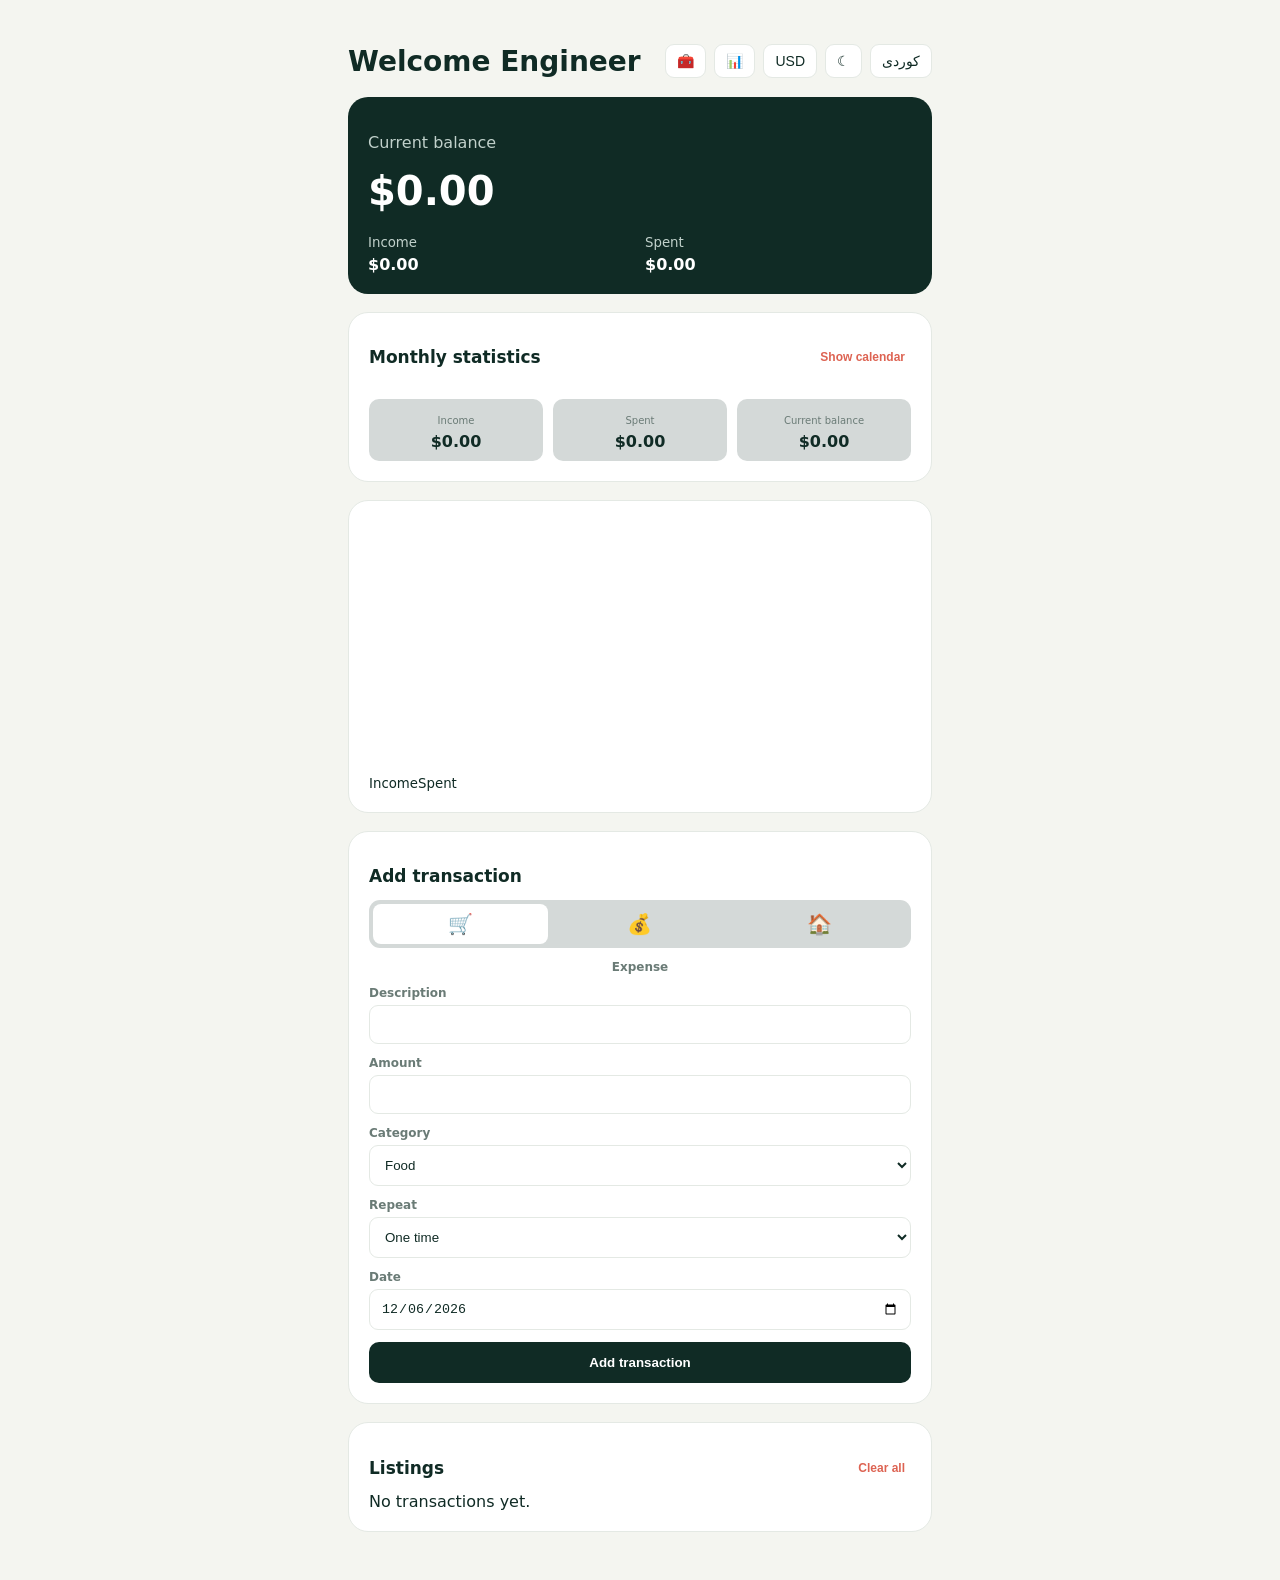
==== commit 444dcf21: "Update index.html" ====
--- a/index.html
+++ b/index.html
@@ -9,7 +9,8 @@
 <body><main class="app-shell">
   <header class="topbar"><div class="brand"><h1>Welcome Engineer</h1></div><div class="header-actions"><a id="toolsLink" href="tools.html" class="small-button" aria-label="Tools">🧰</a><a id="statsLink" href="stats.html" class="small-button" aria-label="Monthly stats">📊</a><button id="currencyButton" class="small-button" type="button">USD</button><button id="themeButton" class="small-button" type="button" aria-label="Dark mode">☾</button><button id="languageButton" class="small-button" type="button">کوردی</button></div></header>
   <section class="balance-card"><p data-t="balance">Current balance</p><strong id="balance">$0.00</strong><div class="summary-grid"><div><small data-t="income">Income</small><b id="incomeTotal">$0.00</b></div><div><small data-t="spent">Spent</small><b id="expenseTotal">$0.00</b></div></div></section>
-  <section class="card"><div class="section-heading"><h2 data-t="statistics">Monthly statistics</h2><button id="calendarToggle" class="text-button" type="button"></button></div><div class="month-stats"><div><small data-t="income">Income</small><b id="monthIncome">$0.00</b></div><div><small data-t="spent">Spent</small><b id="monthExpense">$0.00</b></div><div><small data-t="balance">Balance</small><b id="monthBalance">$0.00</b></div></div><div id="calendarPanel" class="calendar-panel"><div class="calendar-header"><button id="previousMonth" type="button">‹</button><strong id="calendarTitle"></strong><button id="nextMonth" type="button">›</button></div><div class="calendar-weekdays"><span>S</span><span>M</span><span>T</span><span>W</span><span>T</span><span>F</span><span>S</span></div><div id="calendarDays" class="calendar-days"></div></div></section>
+  <section class="card"><div class="section-heading"><h2 data-t="statistics">Monthly statistics</h2><button id="calendarToggle" class="text-button" type="button"></button></div><div class="month-stats"><div><small data-t="income">Income</small><b id="monthIncome">$0.00</b></div><div><small data-t="spent">Spent</small><b id="monthExpense">$0.00</b></div><div><small data-t="balance">Balance</small><b id="monthBalance">$0.00</b></div></div><div id="calendarPanel" class="calendar-panel"><div class="calendar-header"><button id="previousMonth" type="button">‹</button><strong id="calendarTitle"></strong><button id="nextMonth" type="button">›</button></div><div class="calendar-weekdays" id="calendarWeekdays"><span></span><span></span><span></span><span></span><span></span><span></span><span></span></div><div id="calendarDays" class="calendar-days"></div></div></section>
+  <section class="card"><div class="section-heading"><h2 data-t="chart">Income vs. spending</h2></div><div class="chart-wrap"><canvas id="incomeExpenseChart" width="600" height="220"></canvas></div><div class="chart-legend"><span class="legend-dot legend-income"></span><small data-t="income">Income</small><span class="legend-dot legend-expense"></span><small data-t="spent">Spent</small></div></section>
   <section class="card"><h2 data-t="add">Add transaction</h2><form id="transactionForm"><div class="type-toggle"><button type="button" class="type-option active" data-mode="expense" title="Expense">🛒</button><button type="button" class="type-option" data-mode="income" title="Income">💰</button><button type="button" class="type-option" data-mode="rent" title="Rent income">🏠</button></div><p id="tabName" class="tab-name"></p><label><span data-t="description">Description</span><input id="description" required></label><label><span data-t="amount">Amount</span><input id="amount" type="number" min="0.01" step="0.01" required></label><label><span data-t="category">Category</span><select id="category"></select></label><label><span data-t="repeat">Repeat</span><select id="repeat"><option value="once">One time</option><option value="daily">Daily</option><option value="monthly">Monthly</option><option value="yearly">Yearly</option></select></label><label><span data-t="date">Date</span><input id="date" type="date" required></label><button class="primary-button" type="submit" data-t="add">Add transaction</button></form></section>
-  <section class="card"><div class="section-heading"><h2 id="listingsHeading" data-t="listings">Listings</h2><div class="header-actions"><button id="dayFilterClear" class="text-button" type="button" style="display:none">✕</button><button id="clearButton" class="text-button" type="button" data-t="clear">Clear all</button></div></div><div id="transactions" class="transactions"></div></section>
+  <section class="card"><div class="section-heading"><h2 id="listingsHeading" data-t="listings">Listings</h2><div class="header-actions"><button id="exportCsvButton" class="text-button" type="button" data-t="exportCsv">Export CSV</button><button id="exportPdfButton" class="text-button" type="button" data-t="exportPdf">Export PDF</button><button id="dayFilterClear" class="text-button" type="button" style="display:none">✕</button><button id="clearButton" class="text-button" type="button" data-t="clear">Clear all</button></div></div><div id="transactions" class="transactions"></div></section>
 </main><template id="transactionTemplate"><article class="transaction"><div class="transaction-icon"></div><div class="transaction-details"><b></b><small></small></div><div class="transaction-value"><b></b><button type="button">×</button></div></article></template><script src="app.js"></script></body></html>
--- a/styles.css
+++ b/styles.css
@@ -1 +1,17 @@
 :root{--ink:#102b25;--muted:#6a7b76;--paper:#f4f5f0;--card:#fff;--line:#e4e9e4;--expense:#dd6352;--accent:#f3bd5b}.dark{--ink:#edf6f2;--muted:#aec0ba;--paper:#0e1c18;--card:#172a25;--line:#31463e}*{box-sizing:border-box}body{margin:0;background:var(--paper);color:var(--ink);font-family:system-ui,sans-serif;touch-action:manipulation;-webkit-touch-callout:none;-webkit-tap-highlight-color:transparent}.app-shell{max-width:620px;margin:auto;padding:calc(26px + env(safe-area-inset-top)) 18px calc(30px + env(safe-area-inset-bottom))}.topbar,.header-actions,.section-heading,.calendar-header{display:flex;align-items:center}.topbar,.section-heading,.calendar-header{justify-content:space-between}.header-actions{gap:8px}h1{font-size:28px}h2{font-size:17px}.small-button,.calendar-header button{border:1px solid var(--line);border-radius:9px;background:var(--card);color:var(--ink);padding:8px 11px;text-decoration:none;display:inline-flex;align-items:center;justify-content:center;font-size:14px}.balance-card,.card{margin-bottom:18px;padding:20px;border-radius:20px}.balance-card{background:#102b25;color:#fff}.balance-card p,.summary-grid small{color:#c1d1cb}.balance-card strong{font-size:40px}.summary-grid,.month-stats{display:grid;grid-template-columns:repeat(2,1fr);gap:10px;margin-top:18px}.summary-grid b,.month-stats b{display:block;margin-top:4px}.card{background:var(--card);border:1px solid var(--line)}.month-stats{grid-template-columns:repeat(3,1fr)}.month-stats div{padding:10px 6px;border-radius:10px;background:color-mix(in srgb,var(--card) 82%,var(--ink));text-align:center}.month-stats small{color:var(--muted);font-size:10px}.text-button{border:0;background:none;color:var(--expense);font-size:12px;font-weight:700}.calendar-panel{display:none;margin-top:15px}.calendar-panel.open{display:block}.calendar-weekdays,.calendar-days{display:grid;grid-template-columns:repeat(7,1fr);gap:4px;text-align:center}.calendar-weekdays{margin:14px 0 5px;color:var(--muted);font-size:10px}.calendar-day{aspect-ratio:1;border:0;border-radius:50%;background:transparent;color:var(--ink)}.calendar-day.has-entry{background:var(--accent);color:#102b25;font-weight:800}.calendar-day.selected{outline:2px solid var(--ink)}.type-toggle{display:grid;grid-template-columns:repeat(3,1fr);gap:5px;padding:4px;background:color-mix(in srgb,var(--card) 82%,var(--ink));border-radius:11px}.type-option{padding:8px;border:0;border-radius:8px;background:transparent;font-size:20px}.type-option.active{background:var(--card)}.tab-name{text-align:center;color:var(--muted);font-size:12px;font-weight:700}label{display:block;margin:12px 0;color:var(--muted);font-size:12px;font-weight:700}input,select{display:block;width:100%;margin-top:5px;padding:11px;border:1px solid var(--line);border-radius:9px;background:var(--card);color:var(--ink)}.primary-button{width:100%;padding:13px;border:0;border-radius:10px;background:var(--ink);color:var(--card);font-weight:800}.transaction{display:grid;grid-template-columns:38px 1fr auto;gap:10px;padding:12px 0;border-top:1px solid var(--line)}.transaction-icon{font-size:20px}.transaction-details small{color:var(--muted);font-size:12px}.transaction-value b{color:var(--expense)}.transaction-value button{border:0;border-radius:50%}[dir=rtl] .transaction{direction:rtl}.month-card{margin-bottom:14px}.category-breakdown{margin-top:14px;border-top:1px solid var(--line)}.category-row{display:flex;justify-content:space-between;padding:8px 0;border-bottom:1px solid var(--line);font-size:13px}.category-row:last-child{border-bottom:0}.category-row-name{color:var(--muted)}.category-row-value{font-weight:700}
+.tools-grid{display:grid;grid-template-columns:repeat(2,1fr);gap:10px;margin-bottom:18px}.tool-card{display:flex;flex-direction:column;align-items:center;gap:8px;padding:18px 10px;border:1px solid var(--line);border-radius:16px;background:var(--card);color:var(--ink);font-size:12px;font-weight:700;text-align:center}.tool-icon{font-size:26px}
+.tool-panel{margin-top:12px}.tool-panel h2{margin-top:0}
+.result-box{margin-top:16px;border-top:1px solid var(--line);padding-top:8px}
+.result-row{display:flex;justify-content:space-between;padding:7px 0;font-size:13px;border-bottom:1px solid var(--line)}
+.result-row.total{font-weight:800;font-size:15px;border-bottom:0}
+.material-list{margin-top:14px}
+.material-row{display:flex;justify-content:space-between;align-items:center;padding:10px 0;border-bottom:1px solid var(--line);font-size:13px}
+.mat-del{border:0;background:none;color:var(--expense);font-size:18px;border-radius:50%;padding:2px 8px}
+.converter-row{display:grid;grid-template-columns:1fr 1fr;gap:10px}
+.converter-row label{margin:0}
+.q-item-row{display:grid;grid-template-columns:2fr 1fr 1fr auto;gap:6px;margin:8px 0}
+.q-item-row input{margin:0;padding:9px}
+.quote-preview h3{margin-top:0}
+.eng-display{width:100%;font-size:30px;text-align:right;padding:16px;border:1px solid var(--line);border-radius:10px;background:var(--card);color:var(--ink);margin-bottom:10px}
+.eng-pad{display:grid;grid-template-columns:repeat(4,1fr);gap:8px}
+.eng-key{padding:16px 0;border:1px solid var(--line);border-radius:10px;background:color-mix(in srgb,var(--card) 82%,var(--ink));color:var(--ink);font-size:16px;font-weight:700}
